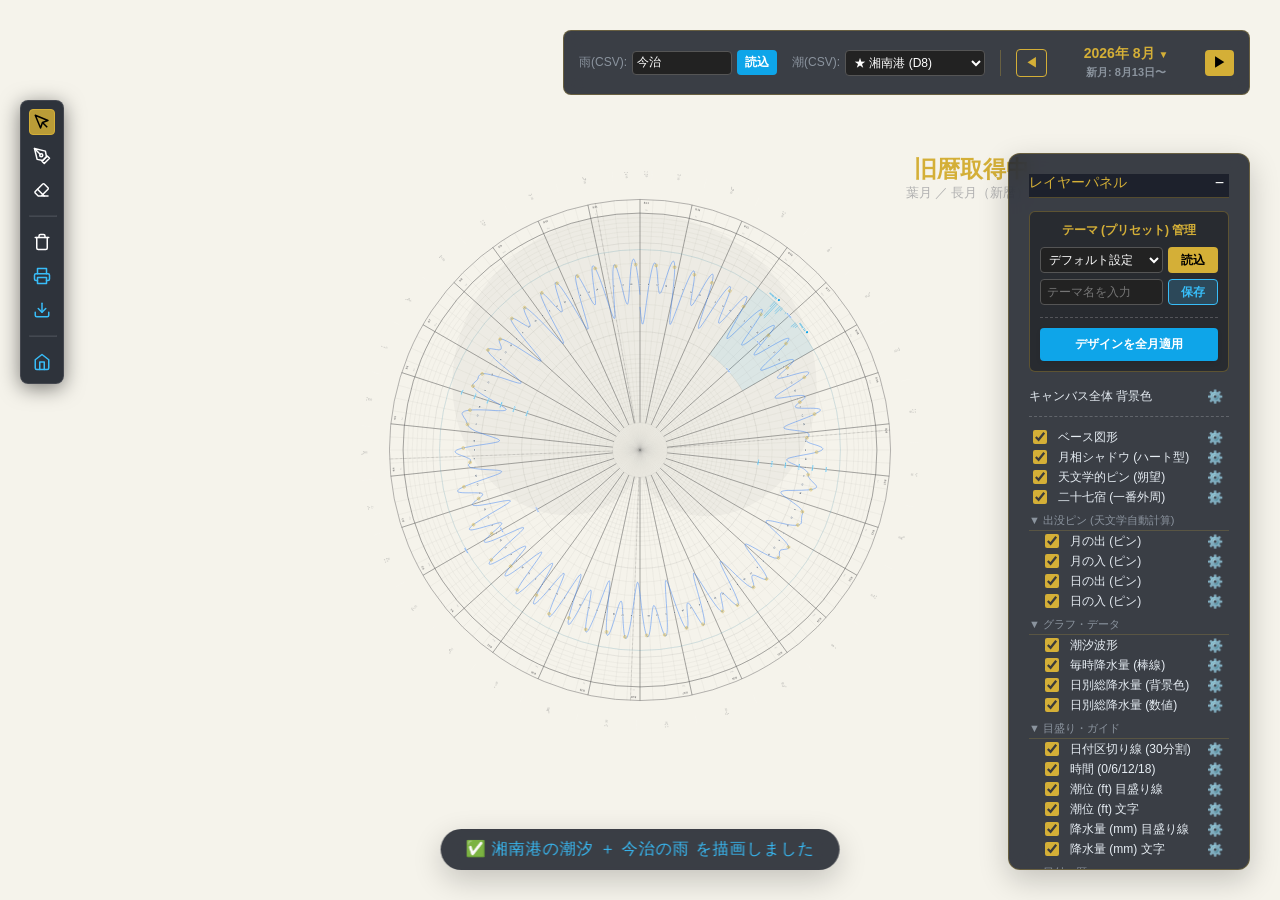
==== index.html @ cdafce27 "Phase 3: ファイル分割とモジュール化の完了 - js/config/   - constants.js: 共通定数、SVGアイコン、グローバルDOM参照   - tide-stations.j" ====
<!DOCTYPE html>
<html lang="ja">
<head>
    <meta charset="UTF-8">
    <meta name="viewport" content="width=device-width, initial-scale=1.0">
    <title>Polar Calendar - 分割・精密ペイント版</title>
    <link rel="stylesheet" href="style.css">
    <style>
        .panel-ui, #layer-panel, #palette-container, #status-bar, button, input, select {
            font-family: 'Helvetica Neue', Arial, 'Hiragino Kaku Gothic ProN', 'Hiragino Sans', Meiryo, sans-serif !important;
        }
    </style>
</head>
<body>
    <div class="calendar-container" id="container"></div>

    <div id="layer-panel">
        <div class="layer-panel-title" style="display:flex; justify-content:space-between; align-items:center;">
            <span>レイヤーパネル</span>
            <button id="btn-minimize-panel" style="background:none; border:none; color:#fff; cursor:pointer; font-size:16px; padding:0 5px; line-height:1;" title="折りたたむ">−</button>
        </div>
        <div id="layer-panel-content">
            <div style="background:rgba(0,0,0,0.3); padding:10px; border-radius:6px; margin-bottom:15px; border:1px solid rgba(212,175,55,0.3);">
                <div style="font-size:12px; color:#d4af37; margin-bottom:5px; font-weight:bold;">テーマ (プリセット) 管理</div>
                <div style="display:flex; gap:5px; margin-bottom:8px;">
                    <select id="theme-select" style="flex:1; background:#222; color:#fff; border:1px solid #555; padding:4px; border-radius:4px; font-size:12px;">
                        <option value="default">デフォルト設定</option>
                    </select>
                    <button id="btn-theme-load" style="background:#d4af37; border:none; color:#000; padding:4px 8px; border-radius:4px; cursor:pointer; font-weight:bold; font-size:12px;">読込</button>
                </div>
                <div style="display:flex; gap:5px;">
                    <input type="text" id="theme-name-input" placeholder="テーマ名を入力" style="flex:1; background:#222; color:#fff; border:1px solid #555; padding:4px; border-radius:4px; font-size:12px;">
                    <button id="btn-theme-save" style="background:rgba(56,189,248,0.2); border:1px solid #38bdf8; color:#38bdf8; padding:4px 8px; border-radius:4px; cursor:pointer; font-size:12px;">保存</button>
                </div>
            </div>

            <div class="layer-item" style="border-bottom:1px dashed rgba(255,255,255,0.2); padding-bottom:10px; margin-bottom:10px;">
                <label>キャンバス全体 背景色</label><button class="layer-settings-btn" data-target="canvasBg" title="デザイン設定">⚙️</button>
            </div>

            <!-- ベース・図形 -->
            <div class="layer-item"><input type="checkbox" id="toggle-base-svg" checked><label for="toggle-base-svg">ベース図形</label><button class="layer-settings-btn" data-target="baseSvg" title="デザイン設定">⚙️</button></div>
            <div class="layer-item"><input type="checkbox" id="toggle-lunar-shadow" checked><label for="toggle-lunar-shadow">月相シャドウ (ハート型)</label><button class="layer-settings-btn" data-target="lunarShadow" title="デザイン設定">⚙️</button></div>

            <!-- 天文学的ピン -->
            <div class="layer-item"><input type="checkbox" id="toggle-astro-pins" checked><label for="toggle-astro-pins">天文学的ピン (朔望)</label><button class="layer-settings-btn" data-target="astroPins" title="デザイン設定">⚙️</button></div>
            <div class="layer-item"><input type="checkbox" id="toggle-layer-lunar" checked><label for="toggle-layer-lunar">二十七宿 (一番外周)</label><button class="layer-settings-btn" data-target="lunarMansion" title="デザイン設定">⚙️</button></div>

            <!-- ▼ ここに出没ピン用のレイヤー設定をHTMLとして直接追記しました ▼ -->
            <div class="layer-group-title">▼ 出没ピン (天文学自動計算)</div>
            <div class="layer-item layer-indent"><input type="checkbox" id="toggle-moon-rise" checked><label for="toggle-moon-rise">月の出 (ピン)</label><button class="layer-settings-btn" data-target="moonRisePin" title="デザイン設定">⚙️</button></div>
            <div class="layer-item layer-indent"><input type="checkbox" id="toggle-moon-set" checked><label for="toggle-moon-set">月の入 (ピン)</label><button class="layer-settings-btn" data-target="moonSetPin" title="デザイン設定">⚙️</button></div>
            <div class="layer-item layer-indent"><input type="checkbox" id="toggle-sun-rise" checked><label for="toggle-sun-rise">日の出 (ピン)</label><button class="layer-settings-btn" data-target="sunRisePin" title="デザイン設定">⚙️</button></div>
            <div class="layer-item layer-indent"><input type="checkbox" id="toggle-sun-set" checked><label for="toggle-sun-set">日の入 (ピン)</label><button class="layer-settings-btn" data-target="sunSetPin" title="デザイン設定">⚙️</button></div>

            <!-- グラフデータ -->
            <div class="layer-group-title">▼ グラフ・データ</div>
            <div class="layer-item layer-indent"><input type="checkbox" id="toggle-tide-graph" checked><label for="toggle-tide-graph">潮汐波形</label><button class="layer-settings-btn" data-target="tideGraph" title="デザイン設定">⚙️</button></div>
            <div class="layer-item layer-indent"><input type="checkbox" id="toggle-rain-graph" checked><label for="toggle-rain-graph">毎時降水量 (棒線)</label><button class="layer-settings-btn" data-target="rainGraph" title="デザイン設定">⚙️</button></div>
            <div class="layer-item layer-indent"><input type="checkbox" id="toggle-daily-rain-bg" checked><label for="toggle-daily-rain-bg">日別総降水量 (背景色)</label><button class="layer-settings-btn" data-target="dailyRainBg" title="デザイン設定">⚙️</button></div>
            <div class="layer-item layer-indent"><input type="checkbox" id="toggle-daily-rain-text" checked><label for="toggle-daily-rain-text">日別総降水量 (数値)</label><button class="layer-settings-btn" data-target="dailyRainText" title="デザイン設定">⚙️</button></div>

            <!-- 目盛り・ガイド -->
            <div class="layer-group-title">▼ 目盛り・ガイド</div>
            <div class="layer-item layer-indent"><input type="checkbox" id="toggle-date-lines" checked><label for="toggle-date-lines">日付区切り線 (30分割)</label><button class="layer-settings-btn" data-target="dateLines" title="デザイン設定">⚙️</button></div>
            <div class="layer-item layer-indent"><input type="checkbox" id="toggle-guide-time" checked><label for="toggle-guide-time">時間 (0/6/12/18)</label><button class="layer-settings-btn" data-target="guideTime" title="デザイン設定">⚙️</button></div>
            <div class="layer-item layer-indent"><input type="checkbox" id="toggle-guide-tide-line" checked><label for="toggle-guide-tide-line">潮位 (ft) 目盛り線</label><button class="layer-settings-btn" data-target="guideTideLine" title="デザイン設定">⚙️</button></div>
            <div class="layer-item layer-indent"><input type="checkbox" id="toggle-guide-tide-text" checked><label for="toggle-guide-tide-text">潮位 (ft) 文字</label><button class="layer-settings-btn" data-target="guideTideText" title="デザイン設定">⚙️</button></div>
            <div class="layer-item layer-indent"><input type="checkbox" id="toggle-guide-rain-line" checked><label for="toggle-guide-rain-line">降水量 (mm) 目盛り線</label><button class="layer-settings-btn" data-target="guideRainLine" title="デザイン設定">⚙️</button></div>
            <div class="layer-item layer-indent"><input type="checkbox" id="toggle-guide-rain-text" checked><label for="toggle-guide-rain-text">降水量 (mm) 文字</label><button class="layer-settings-btn" data-target="guideRainText" title="デザイン設定">⚙️</button></div>

            <!-- 日付・暦 -->
            <div class="layer-group-title">▼ 日付・暦</div>
            <div class="layer-item layer-indent"><input type="checkbox" id="toggle-date-gregorian" checked><label for="toggle-date-gregorian">新暦日付 (M/D)</label><button class="layer-settings-btn" data-target="gregorian" title="デザイン設定">⚙️</button></div>
            <div class="layer-item layer-indent"><input type="checkbox" id="toggle-date-lunar" checked><label for="toggle-date-lunar">旧暦日 (月相対応)</label><button class="layer-settings-btn" data-target="lunar" title="デザイン設定">⚙️</button></div>
            <div class="layer-item layer-indent"><input type="checkbox" id="toggle-date-weekday" checked><label for="toggle-date-weekday">曜日 (Sun-Sat)</label><button class="layer-settings-btn" data-target="weekday" title="デザイン設定">⚙️</button></div>
            <div class="layer-item layer-indent"><input type="checkbox" id="toggle-sekki" checked><label for="toggle-sekki">24節気 (円外)</label><button class="layer-settings-btn" data-target="sekki" title="デザイン設定">⚙️</button></div>
            <div class="layer-item layer-indent"><input type="checkbox" id="toggle-kou" checked><label for="toggle-kou">72候 (円外)</label><button class="layer-settings-btn" data-target="kou" title="デザイン設定">⚙️</button></div>
            <div class="layer-item layer-indent"><input type="checkbox" id="toggle-wafu-text" checked><label for="toggle-wafu-text">右上 月名 (旧暦)</label><button class="layer-settings-btn" data-target="wafuText" title="デザイン設定">⚙️</button></div>
            <div class="layer-item layer-indent"><input type="checkbox" id="toggle-gregorian-text" checked><label for="toggle-gregorian-text">右上 月名 (新暦)</label><button class="layer-settings-btn" data-target="gregorianText" title="デザイン設定">⚙️</button></div>

            <!-- 階層30 -->
            <div class="layer-group-title">▼ 特等席 (階層30)</div>
            <div class="layer-item layer-indent"><input type="checkbox" id="toggle-holiday" checked><label for="toggle-holiday">祝日 (上段)</label><button class="layer-settings-btn" data-target="holiday" title="デザイン設定">⚙️</button></div>
            <div class="layer-item layer-indent"><input type="checkbox" id="toggle-zassetsu" checked><label for="toggle-zassetsu">雑節 (中段)</label><button class="layer-settings-btn" data-target="zassetsu" title="デザイン設定">⚙️</button></div>
            <div class="layer-item layer-indent"><input type="checkbox" id="toggle-event-important" checked><label for="toggle-event-important">重要年中行事 (下段)</label><button class="layer-settings-btn" data-target="important" title="デザイン設定">⚙️</button></div>

            <!-- 年中行事 -->
            <div class="layer-group-title">▼ 年中行事 (階層24-29)</div>
            <div class="layer-item layer-indent"><input type="checkbox" id="toggle-event-shinto" checked><label for="toggle-event-shinto">神事</label><button class="layer-settings-btn" data-target="eventShinto" title="デザイン設定">⚙️</button></div>
            <div class="layer-item layer-indent"><input type="checkbox" id="toggle-event-buddhism" checked><label for="toggle-event-buddhism">仏事</label><button class="layer-settings-btn" data-target="eventBuddhism" title="デザイン設定">⚙️</button></div>
            <div class="layer-item layer-indent"><input type="checkbox" id="toggle-event-church" checked><label for="toggle-event-church">教会行事</label><button class="layer-settings-btn" data-target="eventChurch" title="デザイン設定">⚙️</button></div>
            <div class="layer-item layer-indent"><input type="checkbox" id="toggle-event-sonota" checked><label for="toggle-event-sonota">その他</label><button class="layer-settings-btn" data-target="eventSonota" title="デザイン設定">⚙️</button></div>

            <div style="margin-top:20px; text-align:center;">
                <button id="reset-all-settings" style="background:rgba(255,100,100,0.1); border:1px solid rgba(255,100,100,0.5); color:#ff8888; border-radius:4px; padding:6px 12px; font-size:12px; cursor:pointer; width:100%; transition:0.2s;">⚠️ 全デザイン設定を初期化</button>
            </div>
        </div>
    </div>

    <div id="status-bar">空間を認識中...</div>

    <!-- 設定・定数 -->
    <script src="js/config/constants.js"></script>
    <script src="js/config/tide-stations.js"></script>
    <script src="js/config/default-settings.js"></script>

    <!-- 天体計算 -->
    <script src="js/astronomy/meeus.js"></script>
    <script src="js/astronomy/ephemeris.js"></script>

    <!-- 描画エンジン -->
    <script src="js/draw/svg-utils.js"></script>
    <script src="js/draw/draw-celestial.js"></script>
    <script src="js/draw/draw-meteo.js"></script>
    <script src="js/draw/draw-koyomi.js"></script>

    <!-- UI・操作系 -->
    <script src="js/ui/ui-constants.js"></script>
    <script src="js/ui/haiku-modal.js"></script>
    <script src="js/ui/export-service.js"></script>
    <script src="js/ui/navbar.js"></script>
    <script src="js/ui/design-panel.js"></script>
    <script src="js/ui/toolbar.js"></script>
    <script src="js/ui/interactions.js"></script>

    <!-- データ通信・アプリ統括 -->
    <script src="js/data-loader.js"></script>
    <script src="main.js"></script>
</body>
</html>
---- style.css ----
body {
    background-color: #f5f3eb;
    display: flex;
    justify-content: center;
    align-items: center;
    min-height: 100vh;
    margin: 0;
    font-family: "Shippori Mincho", serif, sans-serif;
    overflow: hidden;
}

.calendar-container {
    width: 100vw;
    height: 100vh;
    position: relative;
    cursor: crosshair;
}

.calendar-container.is-dragging {
    cursor: grabbing !important;
}

.calendar-container svg {
    width: 100%;
    height: 100%;
    display: block;
}

#palette {
    position: fixed;
    top: 30px;
    left: 30px;
    background: rgba(25, 30, 40, 0.85);
    backdrop-filter: blur(10px);
    padding: 20px;
    border-radius: 12px;
    box-shadow: 0 10px 30px rgba(0,0,0,0.2);
    border: 1px solid rgba(212, 175, 55, 0.3);
    color: #e6edf3;
    z-index: 100;
    display: flex;
    flex-direction: column;
    gap: 15px;
}

.palette-title {
    font-size: 14px;
    color: #d4af37;
    border-bottom: 1px solid rgba(212, 175, 55, 0.3);
    padding-bottom: 5px;
    margin-bottom: 5px;
}

.color-tag {
    width: 120px;
    height: 40px;
    border-radius: 6px;
    cursor: pointer;
    display: flex;
    align-items: center;
    justify-content: center;
    font-size: 14px;
    font-weight: bold;
    border: 2px solid transparent;
    transition: all 0.2s;
}

.color-tag:hover { transform: translateX(5px); }
.color-tag.selected { border-color: #fff; box-shadow: 0 0 15px rgba(255,255,255,0.4); transform: translateX(10px); }

#status-bar {
    position: fixed;
    bottom: 30px;
    left: 50%;
    transform: translateX(-50%);
    background: rgba(25, 30, 40, 0.85);
    backdrop-filter: blur(10px);
    padding: 10px 25px;
    border-radius: 30px;
    color: #d4af37;
    font-size: 16px;
    box-shadow: 0 10px 30px rgba(0,0,0,0.2);
    pointer-events: none;
    z-index: 100;
    letter-spacing: 1px;
}

#layer-panel {
    position: fixed;
    bottom: 30px;
    right: 30px;
    background: rgba(25, 30, 40, 0.85);
    backdrop-filter: blur(10px);
    padding: 20px;
    border-radius: 12px;
    box-shadow: 0 10px 30px rgba(0,0,0,0.2);
    border: 1px solid rgba(212, 175, 55, 0.3);
    color: #e6edf3;
    z-index: 100;
    display: flex;
    flex-direction: column;
    gap: 8px;
    width: 200px;
    max-height: 75vh;
    overflow-y: auto;
    font-family: "Helvetica Neue", Arial, "Hiragino Kaku Gothic ProN", "Hiragino Sans", Meiryo, sans-serif;
}

#layer-panel::-webkit-scrollbar { width: 6px; }
#layer-panel::-webkit-scrollbar-track { background: transparent; }
#layer-panel::-webkit-scrollbar-thumb { background: rgba(212, 175, 55, 0.5); border-radius: 3px; }

.layer-panel-title {
    font-size: 14px;
    color: #d4af37;
    border-bottom: 1px solid rgba(212, 175, 55, 0.3);
    padding-bottom: 5px;
    margin-bottom: 5px;
    position: sticky;
    top: 0;
    background: inherit;
    z-index: 2;
    text-align: center;
}

.layer-group-title { font-size: 11px; color: #8b949e; border-bottom: 1px solid rgba(212, 175, 55, 0.2); padding-bottom: 2px; margin-top: 6px; }
.layer-item { display: flex; align-items: center; gap: 8px; font-size: 12px; cursor: pointer; }
.layer-indent { margin-left: 12px; }
.layer-item input[type="checkbox"] { cursor: pointer; accent-color: #d4af37; width: 14px; height: 14px; }
.layer-item label { cursor: pointer; user-select: none; }
.layer-settings-btn { margin-left: auto; background: none; border: none; color: #8b949e; cursor: pointer; font-size: 13px; padding: 2px 6px; border-radius: 4px; transition: all 0.2s; }
.layer-settings-btn:hover { color: #d4af37; background: rgba(212, 175, 55, 0.2); }

@media print {
    @page { 
        size: landscape; 
        margin: 0; 
    }

    #nav-bar, #jumpMenu, #tools-palette, #palette-container, #layer-panel, #design-panel, #status-bar {
        display: none !important;
    }

    body {
        -webkit-print-color-adjust: exact !important;
        print-color-adjust: exact !important;
        background-color: transparent !important;
        margin: 0 !important;
        padding: 0 !important;
    }

    #container {
        position: absolute !important;
        top: 0 !important;
        left: 0 !important;
        width: 100vw !important;
        height: 100vh !important;
        display: flex !important;
        justify-content: center !important;
        align-items: center !important;
        overflow: hidden !important;
    }

    #container svg {
        width: 100% !important;
        height: 100% !important;
        object-fit: contain !important; 
    }
}
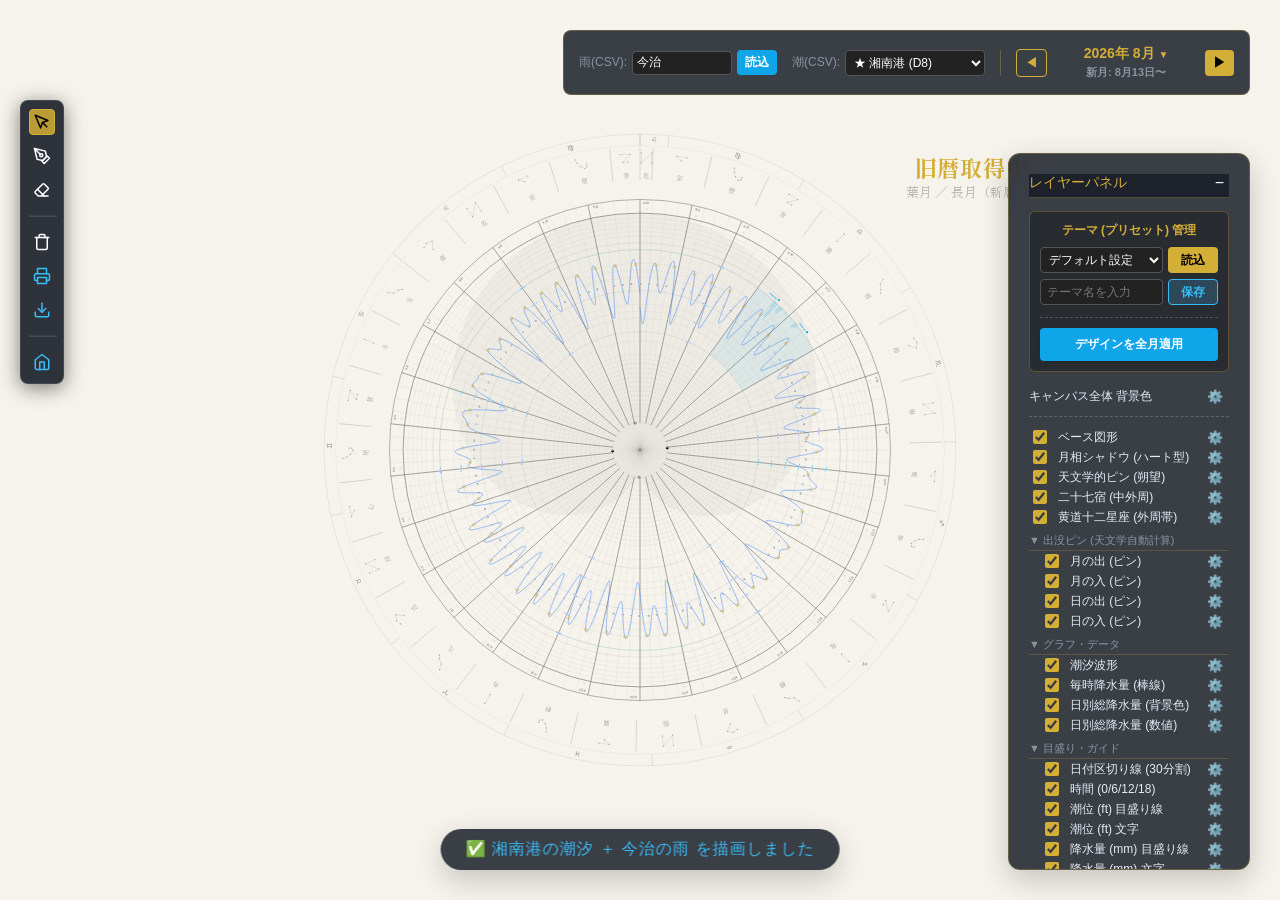
==== commit 5aa3ec6b: "Feat: 黄道十二星座リング（Astrolabe準拠デザイン・Cinzelフォント）を二十七宿外周に統合" ====
--- a/index.html
+++ b/index.html
@@ -4,6 +4,9 @@
     <meta charset="UTF-8">
     <meta name="viewport" content="width=device-width, initial-scale=1.0">
     <title>Polar Calendar - 分割・精密ペイント版</title>
+    <link rel="preconnect" href="https://fonts.googleapis.com">
+    <link rel="preconnect" href="https://fonts.gstatic.com" crossorigin>
+    <link href="https://fonts.googleapis.com/css2?family=Cinzel:wght@400;700&family=Shippori+Mincho:wght@400;700&display=swap" rel="stylesheet">
     <link rel="stylesheet" href="style.css">
     <style>
         .panel-ui, #layer-panel, #palette-container, #status-bar, button, input, select {
@@ -42,9 +45,10 @@
             <div class="layer-item"><input type="checkbox" id="toggle-base-svg" checked><label for="toggle-base-svg">ベース図形</label><button class="layer-settings-btn" data-target="baseSvg" title="デザイン設定">⚙️</button></div>
             <div class="layer-item"><input type="checkbox" id="toggle-lunar-shadow" checked><label for="toggle-lunar-shadow">月相シャドウ (ハート型)</label><button class="layer-settings-btn" data-target="lunarShadow" title="デザイン設定">⚙️</button></div>
 
-            <!-- 天文学的ピン -->
+            <!-- 天文学的ピン & 星座帯 -->
             <div class="layer-item"><input type="checkbox" id="toggle-astro-pins" checked><label for="toggle-astro-pins">天文学的ピン (朔望)</label><button class="layer-settings-btn" data-target="astroPins" title="デザイン設定">⚙️</button></div>
-            <div class="layer-item"><input type="checkbox" id="toggle-layer-lunar" checked><label for="toggle-layer-lunar">二十七宿 (一番外周)</label><button class="layer-settings-btn" data-target="lunarMansion" title="デザイン設定">⚙️</button></div>
+            <div class="layer-item"><input type="checkbox" id="toggle-layer-lunar" checked><label for="toggle-layer-lunar">二十七宿 (中外周)</label><button class="layer-settings-btn" data-target="lunarMansion" title="デザイン設定">⚙️</button></div>
+            <div class="layer-item"><input type="checkbox" id="toggle-layer-zodiac" checked><label for="toggle-layer-zodiac">黄道十二星座 (外周帯)</label><button class="layer-settings-btn" data-target="zodiacRing" title="デザイン設定">⚙️</button></div>
 
             <!-- ▼ ここに出没ピン用のレイヤー設定をHTMLとして直接追記しました ▼ -->
             <div class="layer-group-title">▼ 出没ピン (天文学自動計算)</div>
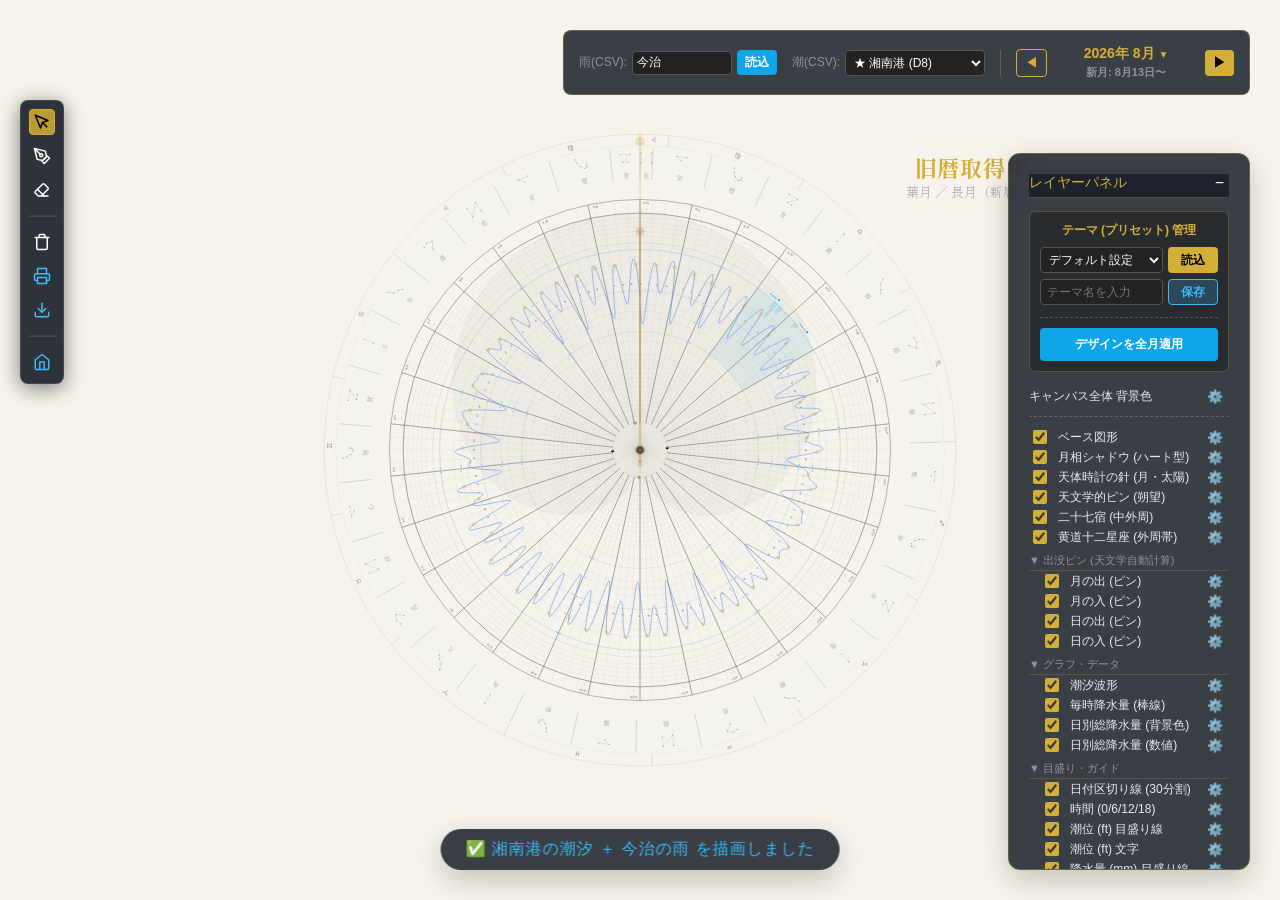
==== commit 11d9e471: "Feat: 天体時計の針（月針・太陽針・中心鋲・現在日時＆待機＆探索モード）を実装" ====
--- a/index.html
+++ b/index.html
@@ -45,7 +45,8 @@
             <div class="layer-item"><input type="checkbox" id="toggle-base-svg" checked><label for="toggle-base-svg">ベース図形</label><button class="layer-settings-btn" data-target="baseSvg" title="デザイン設定">⚙️</button></div>
             <div class="layer-item"><input type="checkbox" id="toggle-lunar-shadow" checked><label for="toggle-lunar-shadow">月相シャドウ (ハート型)</label><button class="layer-settings-btn" data-target="lunarShadow" title="デザイン設定">⚙️</button></div>
 
-            <!-- 天文学的ピン & 星座帯 -->
+            <!-- 天文学的ピン & 星座帯 & 時計の針 -->
+            <div class="layer-item"><input type="checkbox" id="toggle-clock-hands" checked><label for="toggle-clock-hands">天体時計の針 (月・太陽)</label><button class="layer-settings-btn" data-target="clockHands" title="デザイン設定">⚙️</button></div>
             <div class="layer-item"><input type="checkbox" id="toggle-astro-pins" checked><label for="toggle-astro-pins">天文学的ピン (朔望)</label><button class="layer-settings-btn" data-target="astroPins" title="デザイン設定">⚙️</button></div>
             <div class="layer-item"><input type="checkbox" id="toggle-layer-lunar" checked><label for="toggle-layer-lunar">二十七宿 (中外周)</label><button class="layer-settings-btn" data-target="lunarMansion" title="デザイン設定">⚙️</button></div>
             <div class="layer-item"><input type="checkbox" id="toggle-layer-zodiac" checked><label for="toggle-layer-zodiac">黄道十二星座 (外周帯)</label><button class="layer-settings-btn" data-target="zodiacRing" title="デザイン設定">⚙️</button></div>
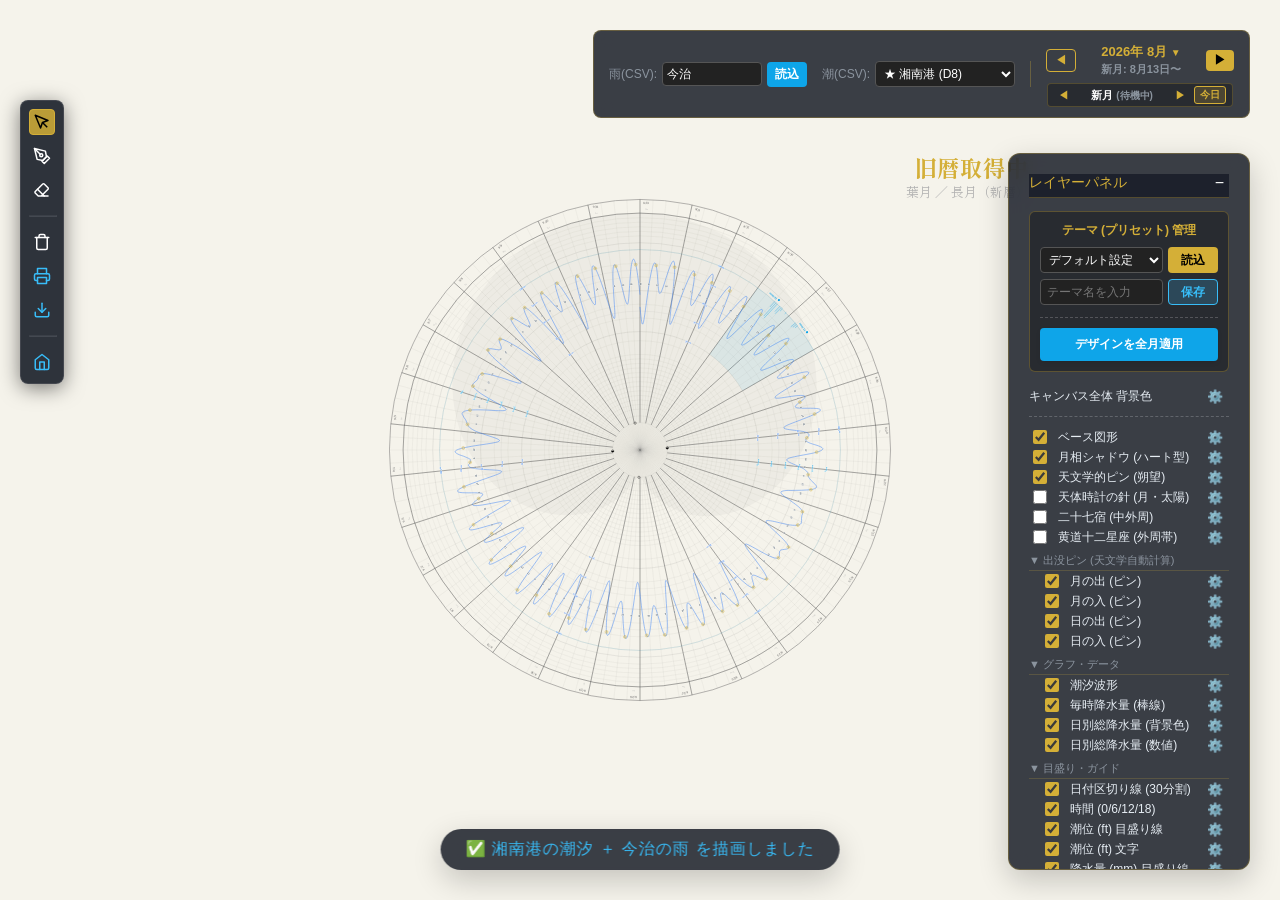
==== commit 1dfc094d: "Chore: 2D平面カレンダーを純粋な原点状態（二十七宿・十二星座・時計針を初期非表示）に整理" ====
--- a/index.html
+++ b/index.html
@@ -46,10 +46,10 @@
             <div class="layer-item"><input type="checkbox" id="toggle-lunar-shadow" checked><label for="toggle-lunar-shadow">月相シャドウ (ハート型)</label><button class="layer-settings-btn" data-target="lunarShadow" title="デザイン設定">⚙️</button></div>
 
             <!-- 天文学的ピン & 星座帯 & 時計の針 -->
-            <div class="layer-item"><input type="checkbox" id="toggle-clock-hands" checked><label for="toggle-clock-hands">天体時計の針 (月・太陽)</label><button class="layer-settings-btn" data-target="clockHands" title="デザイン設定">⚙️</button></div>
             <div class="layer-item"><input type="checkbox" id="toggle-astro-pins" checked><label for="toggle-astro-pins">天文学的ピン (朔望)</label><button class="layer-settings-btn" data-target="astroPins" title="デザイン設定">⚙️</button></div>
-            <div class="layer-item"><input type="checkbox" id="toggle-layer-lunar" checked><label for="toggle-layer-lunar">二十七宿 (中外周)</label><button class="layer-settings-btn" data-target="lunarMansion" title="デザイン設定">⚙️</button></div>
-            <div class="layer-item"><input type="checkbox" id="toggle-layer-zodiac" checked><label for="toggle-layer-zodiac">黄道十二星座 (外周帯)</label><button class="layer-settings-btn" data-target="zodiacRing" title="デザイン設定">⚙️</button></div>
+            <div class="layer-item"><input type="checkbox" id="toggle-clock-hands"><label for="toggle-clock-hands">天体時計の針 (月・太陽)</label><button class="layer-settings-btn" data-target="clockHands" title="デザイン設定">⚙️</button></div>
+            <div class="layer-item"><input type="checkbox" id="toggle-layer-lunar"><label for="toggle-layer-lunar">二十七宿 (中外周)</label><button class="layer-settings-btn" data-target="lunarMansion" title="デザイン設定">⚙️</button></div>
+            <div class="layer-item"><input type="checkbox" id="toggle-layer-zodiac"><label for="toggle-layer-zodiac">黄道十二星座 (外周帯)</label><button class="layer-settings-btn" data-target="zodiacRing" title="デザイン設定">⚙️</button></div>
 
             <!-- ▼ ここに出没ピン用のレイヤー設定をHTMLとして直接追記しました ▼ -->
             <div class="layer-group-title">▼ 出没ピン (天文学自動計算)</div>
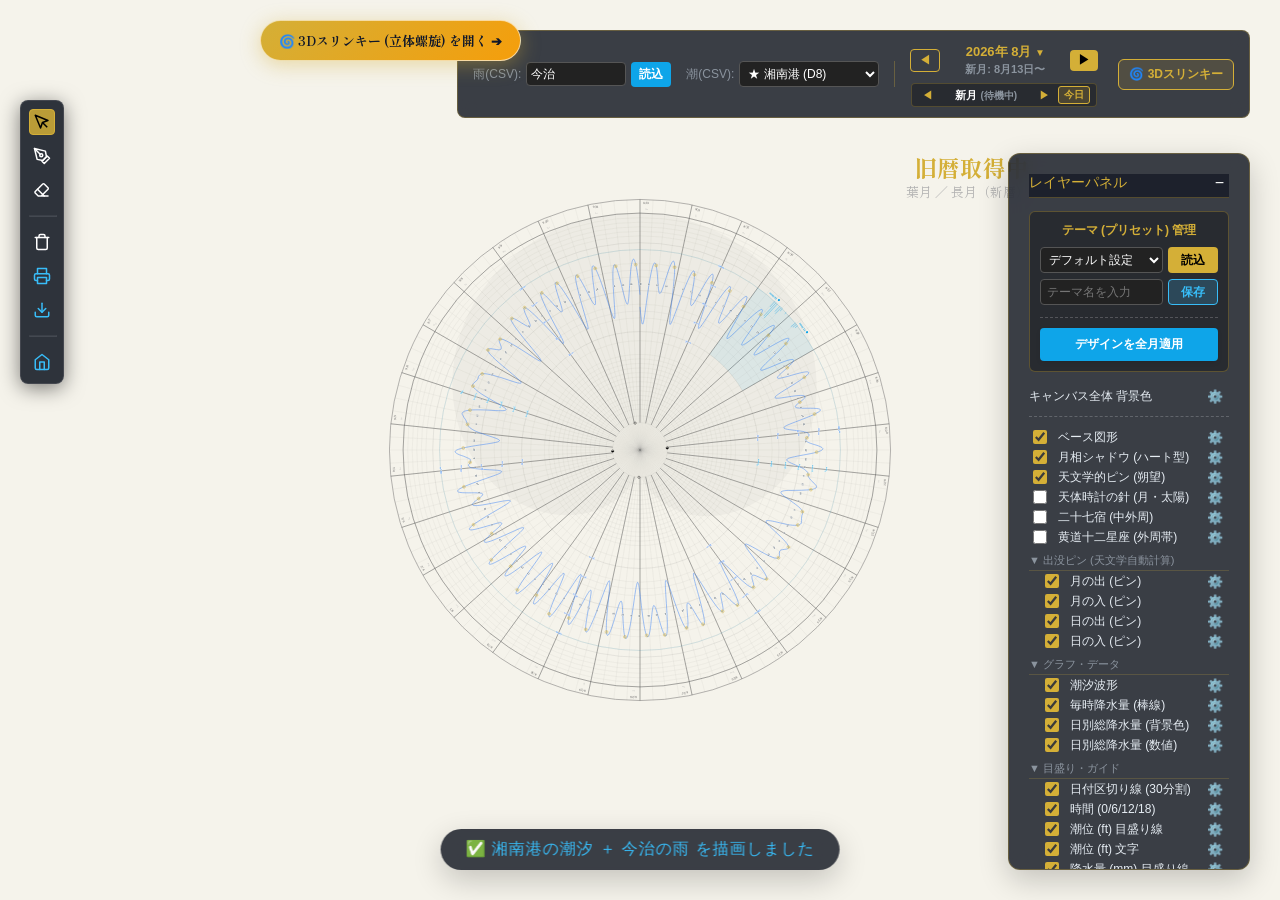
==== commit 7f8d1265: "Feat: 画面上部に目立つ『🌀 3Dスリンキー (立体螺旋) を開く』ボタンを常時設置" ====
--- a/index.html
+++ b/index.html
@@ -15,6 +15,11 @@
     </style>
 </head>
 <body>
+    <!-- 3Dスリンキーへのダイレクトリンクボタン（最前面・高視認性） -->
+    <a href="slinky.html" style="position:fixed; top:20px; left:260px; z-index:9999; background:linear-gradient(135deg, #d4af37, #f59e0b); color:#0f172a; text-decoration:none; padding:10px 18px; border-radius:30px; font-size:13px; font-weight:bold; display:flex; align-items:center; gap:8px; box-shadow:0 4px 20px rgba(212,175,55,0.4); border:1px solid rgba(255,255,255,0.6); transition:transform 0.2s;" onmouseover="this.style.transform='scale(1.05)'" onmouseout="this.style.transform='scale(1)'">
+        <span>🌀 3Dスリンキー (立体螺旋) を開く ➔</span>
+    </a>
+
     <div class="calendar-container" id="container"></div>
 
     <div id="layer-panel">
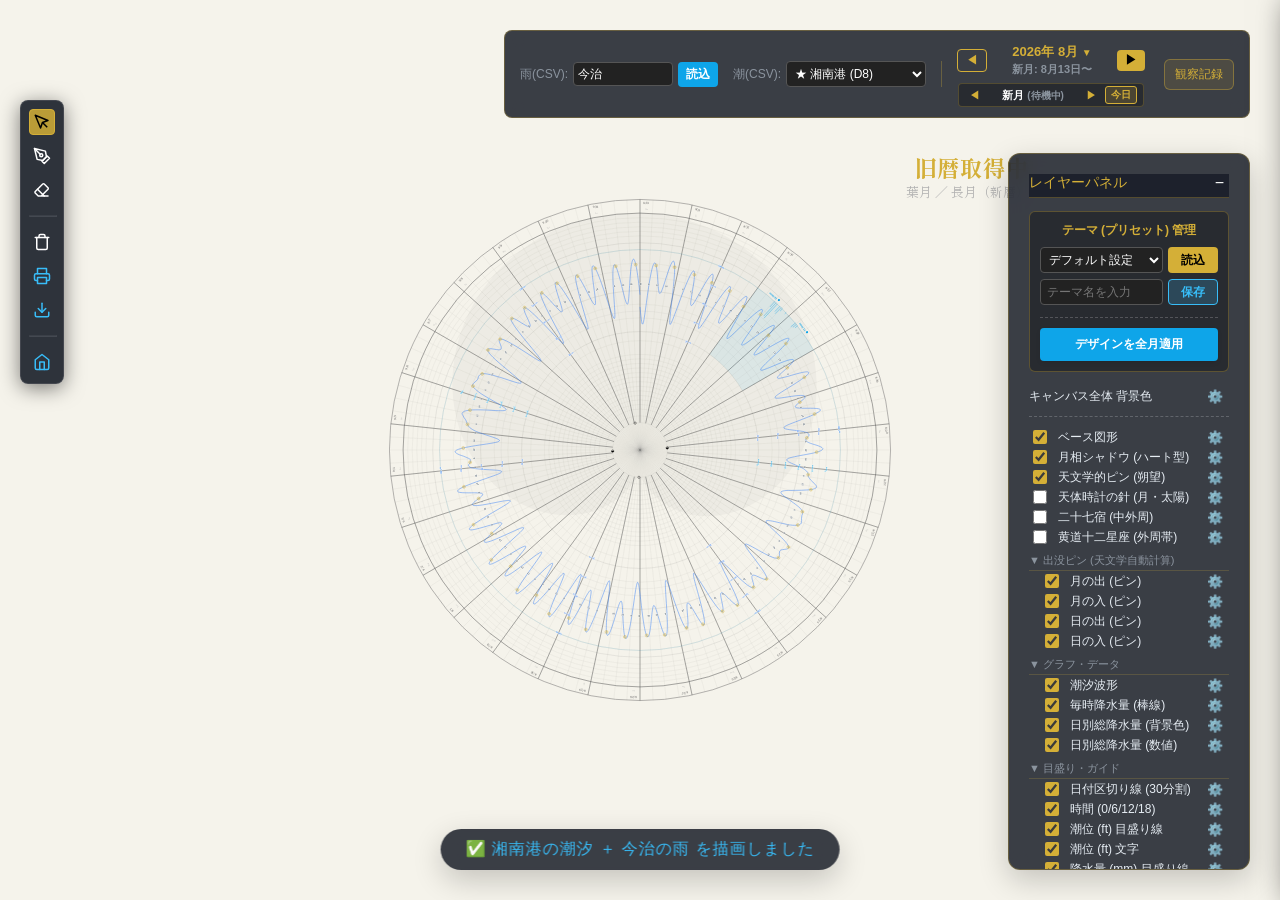
==== commit c99ddc29: "Feat: 私的観察記録・フェノロジー・日記システム（ダブルクリック入力モーダル＋サイドドロワー一覧＋ホイール上への上品な描画）を実装＆派手な3Dバッジを削除" ====
--- a/index.html
+++ b/index.html
@@ -15,11 +15,6 @@
     </style>
 </head>
 <body>
-    <!-- 3Dスリンキーへのダイレクトリンクボタン（最前面・高視認性） -->
-    <a href="slinky.html" style="position:fixed; top:20px; left:260px; z-index:9999; background:linear-gradient(135deg, #d4af37, #f59e0b); color:#0f172a; text-decoration:none; padding:10px 18px; border-radius:30px; font-size:13px; font-weight:bold; display:flex; align-items:center; gap:8px; box-shadow:0 4px 20px rgba(212,175,55,0.4); border:1px solid rgba(255,255,255,0.6); transition:transform 0.2s;" onmouseover="this.style.transform='scale(1.05)'" onmouseout="this.style.transform='scale(1)'">
-        <span>🌀 3Dスリンキー (立体螺旋) を開く ➔</span>
-    </a>
-
     <div class="calendar-container" id="container"></div>
 
     <div id="layer-panel">
@@ -102,6 +97,10 @@
             <div class="layer-item layer-indent"><input type="checkbox" id="toggle-event-church" checked><label for="toggle-event-church">教会行事</label><button class="layer-settings-btn" data-target="eventChurch" title="デザイン設定">⚙️</button></div>
             <div class="layer-item layer-indent"><input type="checkbox" id="toggle-event-sonota" checked><label for="toggle-event-sonota">その他</label><button class="layer-settings-btn" data-target="eventSonota" title="デザイン設定">⚙️</button></div>
 
+            <!-- 私的観察記録・日記 -->
+            <div class="layer-group-title">▼ 観察記録・日記 (私的フェノロジー)</div>
+            <div class="layer-item layer-indent"><input type="checkbox" id="toggle-user-events" checked><label for="toggle-user-events">観察記録・日記</label><button class="layer-settings-btn" data-target="userEvents" title="デザイン設定">⚙️</button></div>
+
             <div style="margin-top:20px; text-align:center;">
                 <button id="reset-all-settings" style="background:rgba(255,100,100,0.1); border:1px solid rgba(255,100,100,0.5); color:#ff8888; border-radius:4px; padding:6px 12px; font-size:12px; cursor:pointer; width:100%; transition:0.2s;">⚠️ 全デザイン設定を初期化</button>
             </div>
@@ -125,9 +124,13 @@
     <script src="js/draw/draw-meteo.js"></script>
     <script src="js/draw/draw-koyomi.js"></script>
 
+    <!-- ユーザー記録データ -->
+    <script src="js/data/user-events.js"></script>
+
     <!-- UI・操作系 -->
     <script src="js/ui/ui-constants.js"></script>
     <script src="js/ui/haiku-modal.js"></script>
+    <script src="js/ui/user-events-modal.js"></script>
     <script src="js/ui/export-service.js"></script>
     <script src="js/ui/navbar.js"></script>
     <script src="js/ui/design-panel.js"></script>
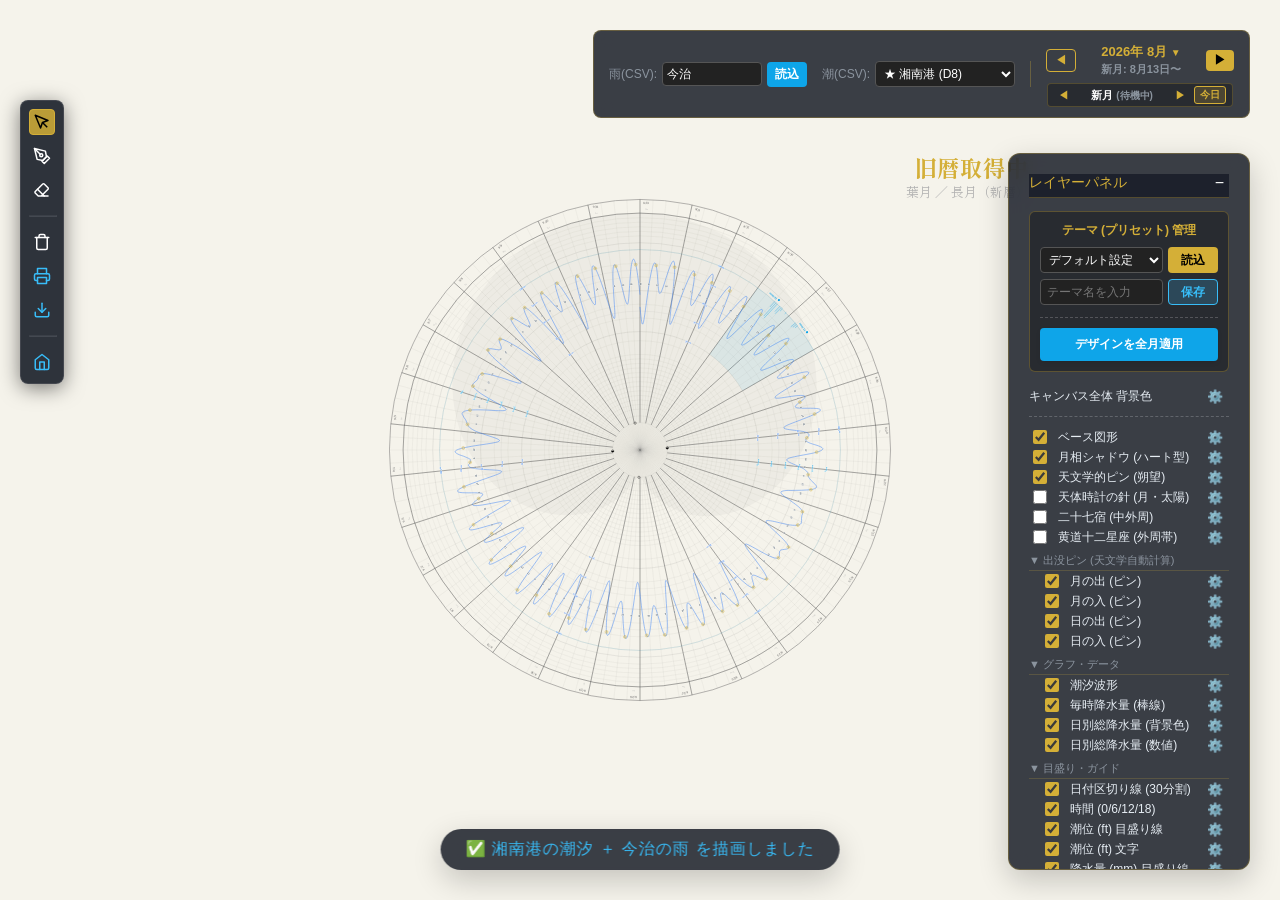
==== commit 806de88e: "Remove: 観察記録・日記機能を撤去（設計見直しのため一旦削除） ダブルクリック入力モーダル・サイドドロワー・ホイール上描画を含む 私的観察記録システム一式を削除。3Dスリンキーバッジの削除など " ====
--- a/index.html
+++ b/index.html
@@ -97,10 +97,6 @@
             <div class="layer-item layer-indent"><input type="checkbox" id="toggle-event-church" checked><label for="toggle-event-church">教会行事</label><button class="layer-settings-btn" data-target="eventChurch" title="デザイン設定">⚙️</button></div>
             <div class="layer-item layer-indent"><input type="checkbox" id="toggle-event-sonota" checked><label for="toggle-event-sonota">その他</label><button class="layer-settings-btn" data-target="eventSonota" title="デザイン設定">⚙️</button></div>
 
-            <!-- 私的観察記録・日記 -->
-            <div class="layer-group-title">▼ 観察記録・日記 (私的フェノロジー)</div>
-            <div class="layer-item layer-indent"><input type="checkbox" id="toggle-user-events" checked><label for="toggle-user-events">観察記録・日記</label><button class="layer-settings-btn" data-target="userEvents" title="デザイン設定">⚙️</button></div>
-
             <div style="margin-top:20px; text-align:center;">
                 <button id="reset-all-settings" style="background:rgba(255,100,100,0.1); border:1px solid rgba(255,100,100,0.5); color:#ff8888; border-radius:4px; padding:6px 12px; font-size:12px; cursor:pointer; width:100%; transition:0.2s;">⚠️ 全デザイン設定を初期化</button>
             </div>
@@ -124,13 +120,9 @@
     <script src="js/draw/draw-meteo.js"></script>
     <script src="js/draw/draw-koyomi.js"></script>
 
-    <!-- ユーザー記録データ -->
-    <script src="js/data/user-events.js"></script>
-
     <!-- UI・操作系 -->
     <script src="js/ui/ui-constants.js"></script>
     <script src="js/ui/haiku-modal.js"></script>
-    <script src="js/ui/user-events-modal.js"></script>
     <script src="js/ui/export-service.js"></script>
     <script src="js/ui/navbar.js"></script>
     <script src="js/ui/design-panel.js"></script>
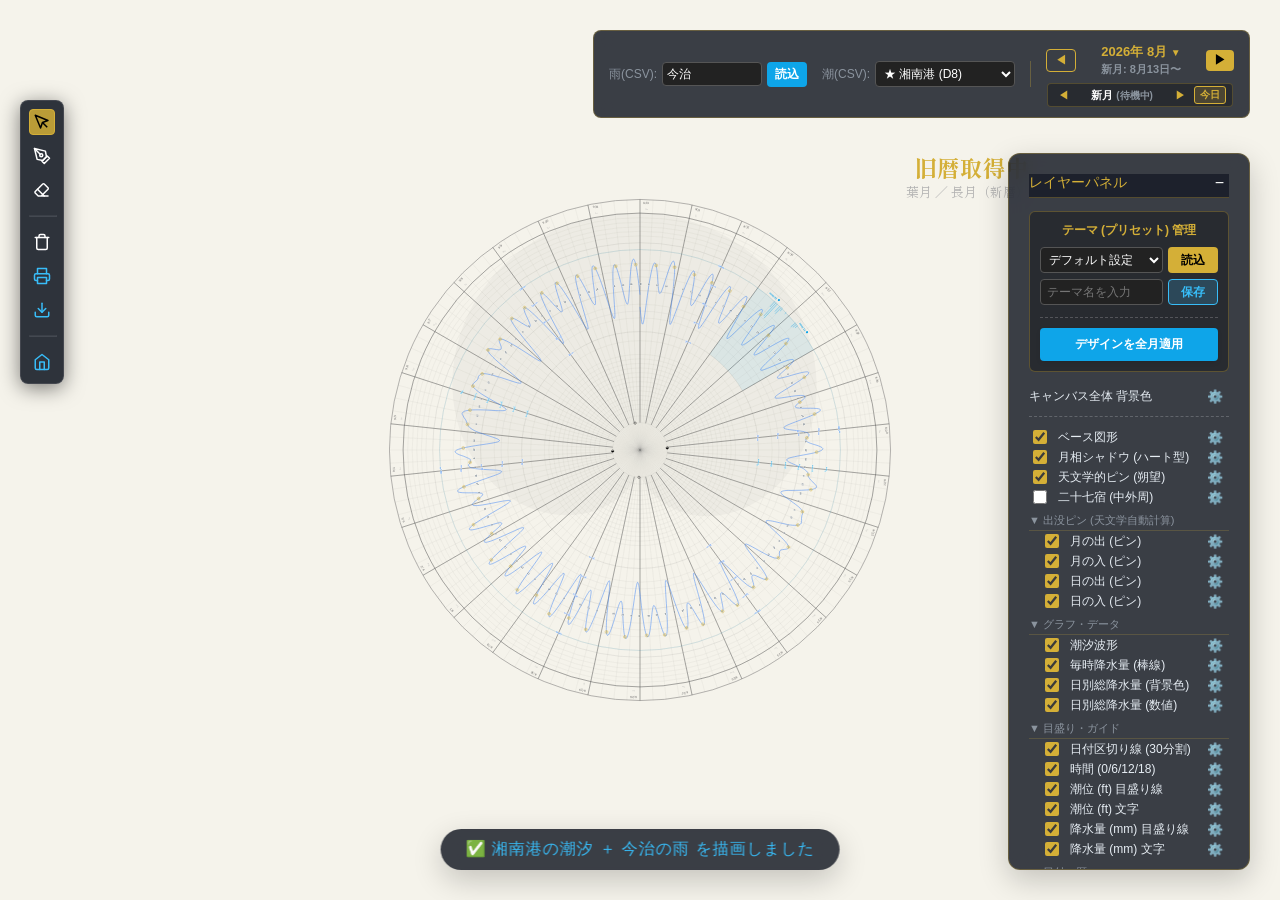
==== commit 7e6c56bb: "Remove: 天体時計の針・黄道十二星座レイヤーを撤去 ホイールの位相（朔望月360度）と、恒星座標系（黄経）という 単位の異なる2つの時間軸を無理に同じ針の回転として重ねていた ことが混乱の原因だ" ====
--- a/index.html
+++ b/index.html
@@ -45,11 +45,9 @@
             <div class="layer-item"><input type="checkbox" id="toggle-base-svg" checked><label for="toggle-base-svg">ベース図形</label><button class="layer-settings-btn" data-target="baseSvg" title="デザイン設定">⚙️</button></div>
             <div class="layer-item"><input type="checkbox" id="toggle-lunar-shadow" checked><label for="toggle-lunar-shadow">月相シャドウ (ハート型)</label><button class="layer-settings-btn" data-target="lunarShadow" title="デザイン設定">⚙️</button></div>
 
-            <!-- 天文学的ピン & 星座帯 & 時計の針 -->
+            <!-- 天文学的ピン & 星座帯 -->
             <div class="layer-item"><input type="checkbox" id="toggle-astro-pins" checked><label for="toggle-astro-pins">天文学的ピン (朔望)</label><button class="layer-settings-btn" data-target="astroPins" title="デザイン設定">⚙️</button></div>
-            <div class="layer-item"><input type="checkbox" id="toggle-clock-hands"><label for="toggle-clock-hands">天体時計の針 (月・太陽)</label><button class="layer-settings-btn" data-target="clockHands" title="デザイン設定">⚙️</button></div>
             <div class="layer-item"><input type="checkbox" id="toggle-layer-lunar"><label for="toggle-layer-lunar">二十七宿 (中外周)</label><button class="layer-settings-btn" data-target="lunarMansion" title="デザイン設定">⚙️</button></div>
-            <div class="layer-item"><input type="checkbox" id="toggle-layer-zodiac"><label for="toggle-layer-zodiac">黄道十二星座 (外周帯)</label><button class="layer-settings-btn" data-target="zodiacRing" title="デザイン設定">⚙️</button></div>
 
             <!-- ▼ ここに出没ピン用のレイヤー設定をHTMLとして直接追記しました ▼ -->
             <div class="layer-group-title">▼ 出没ピン (天文学自動計算)</div>
